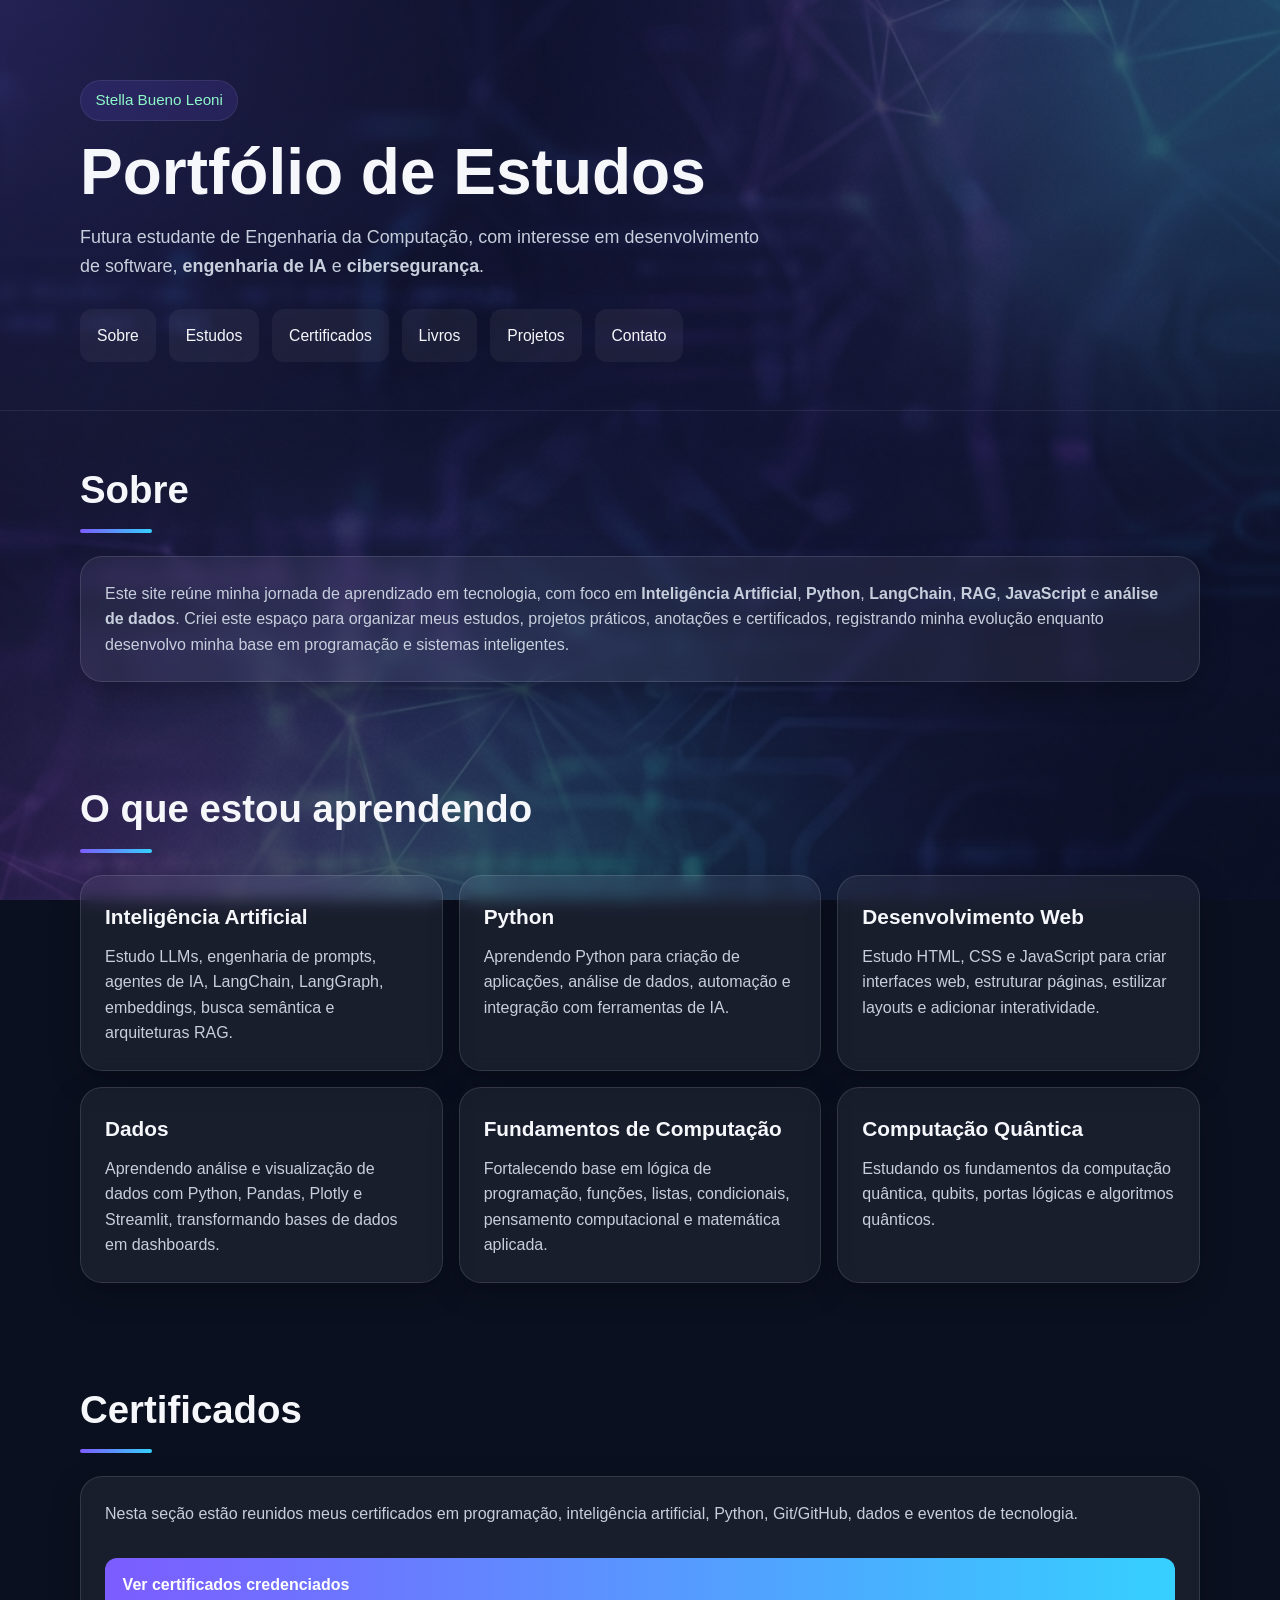
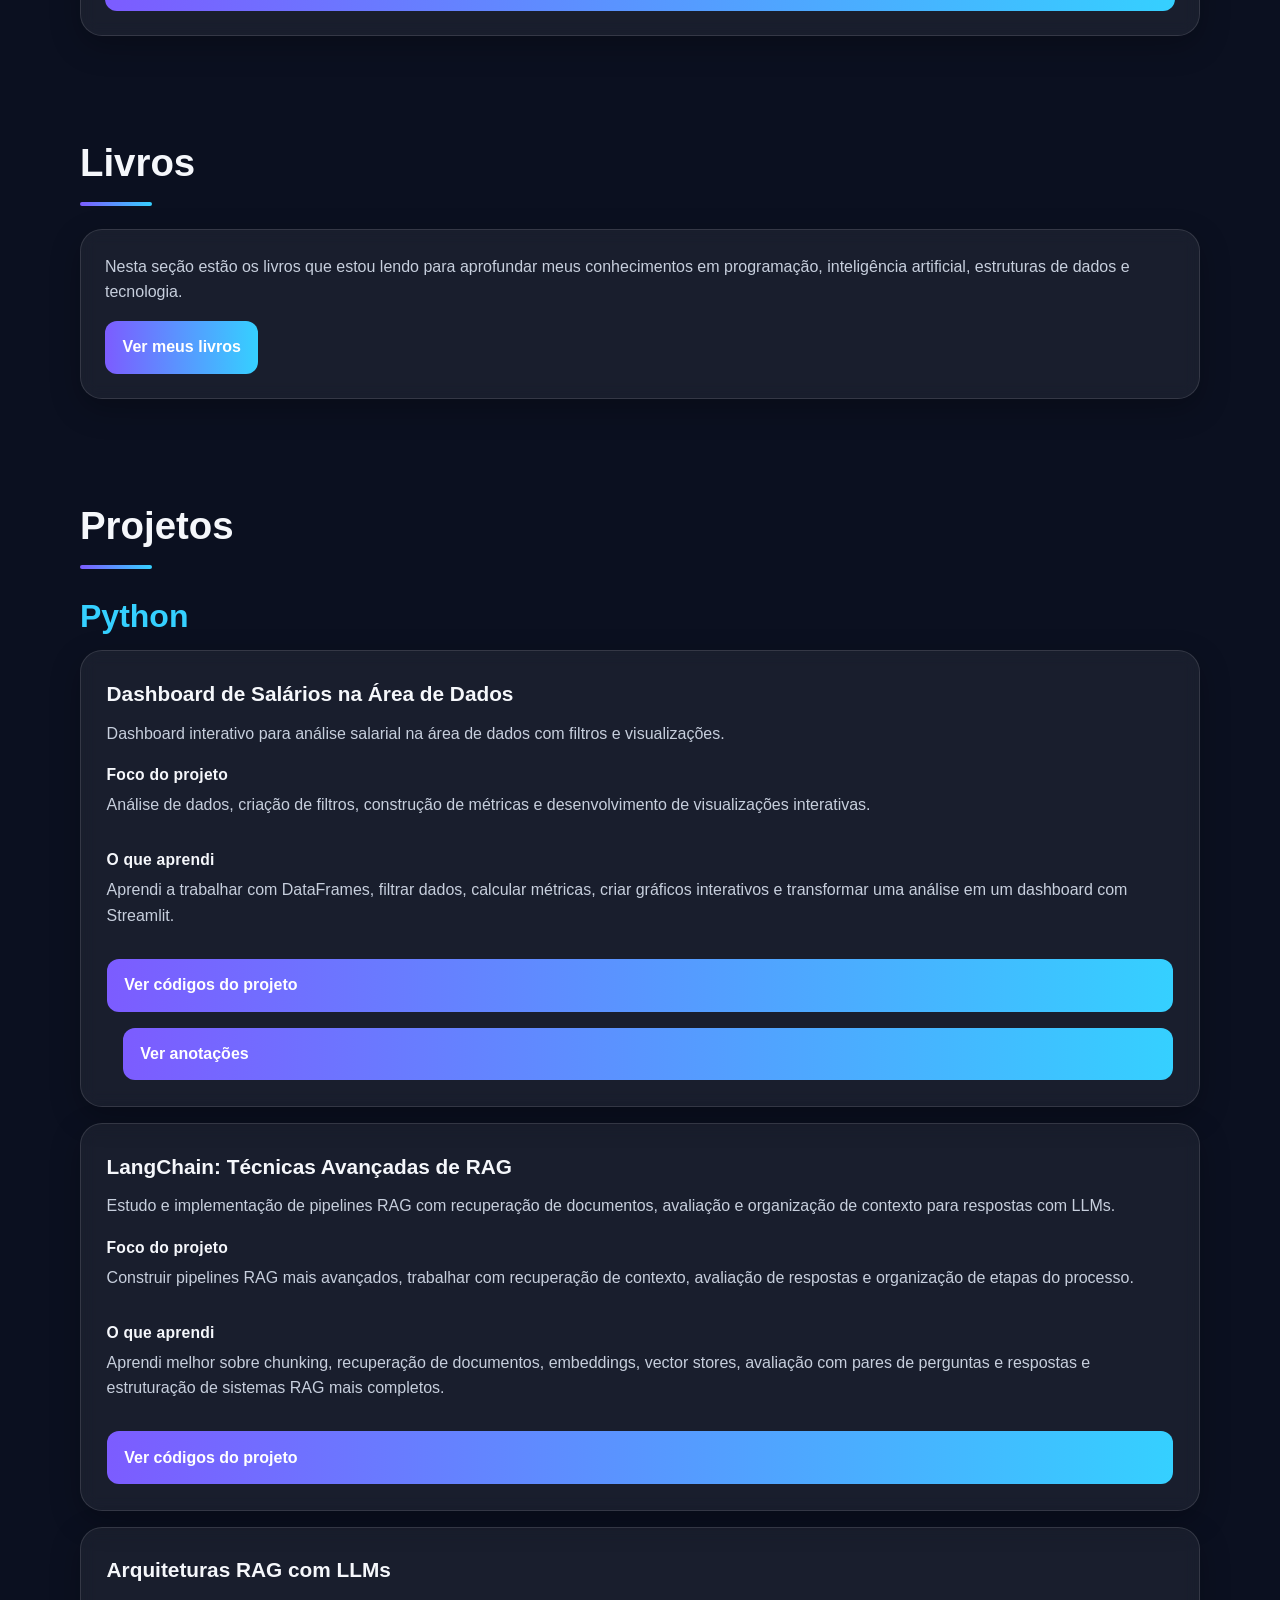
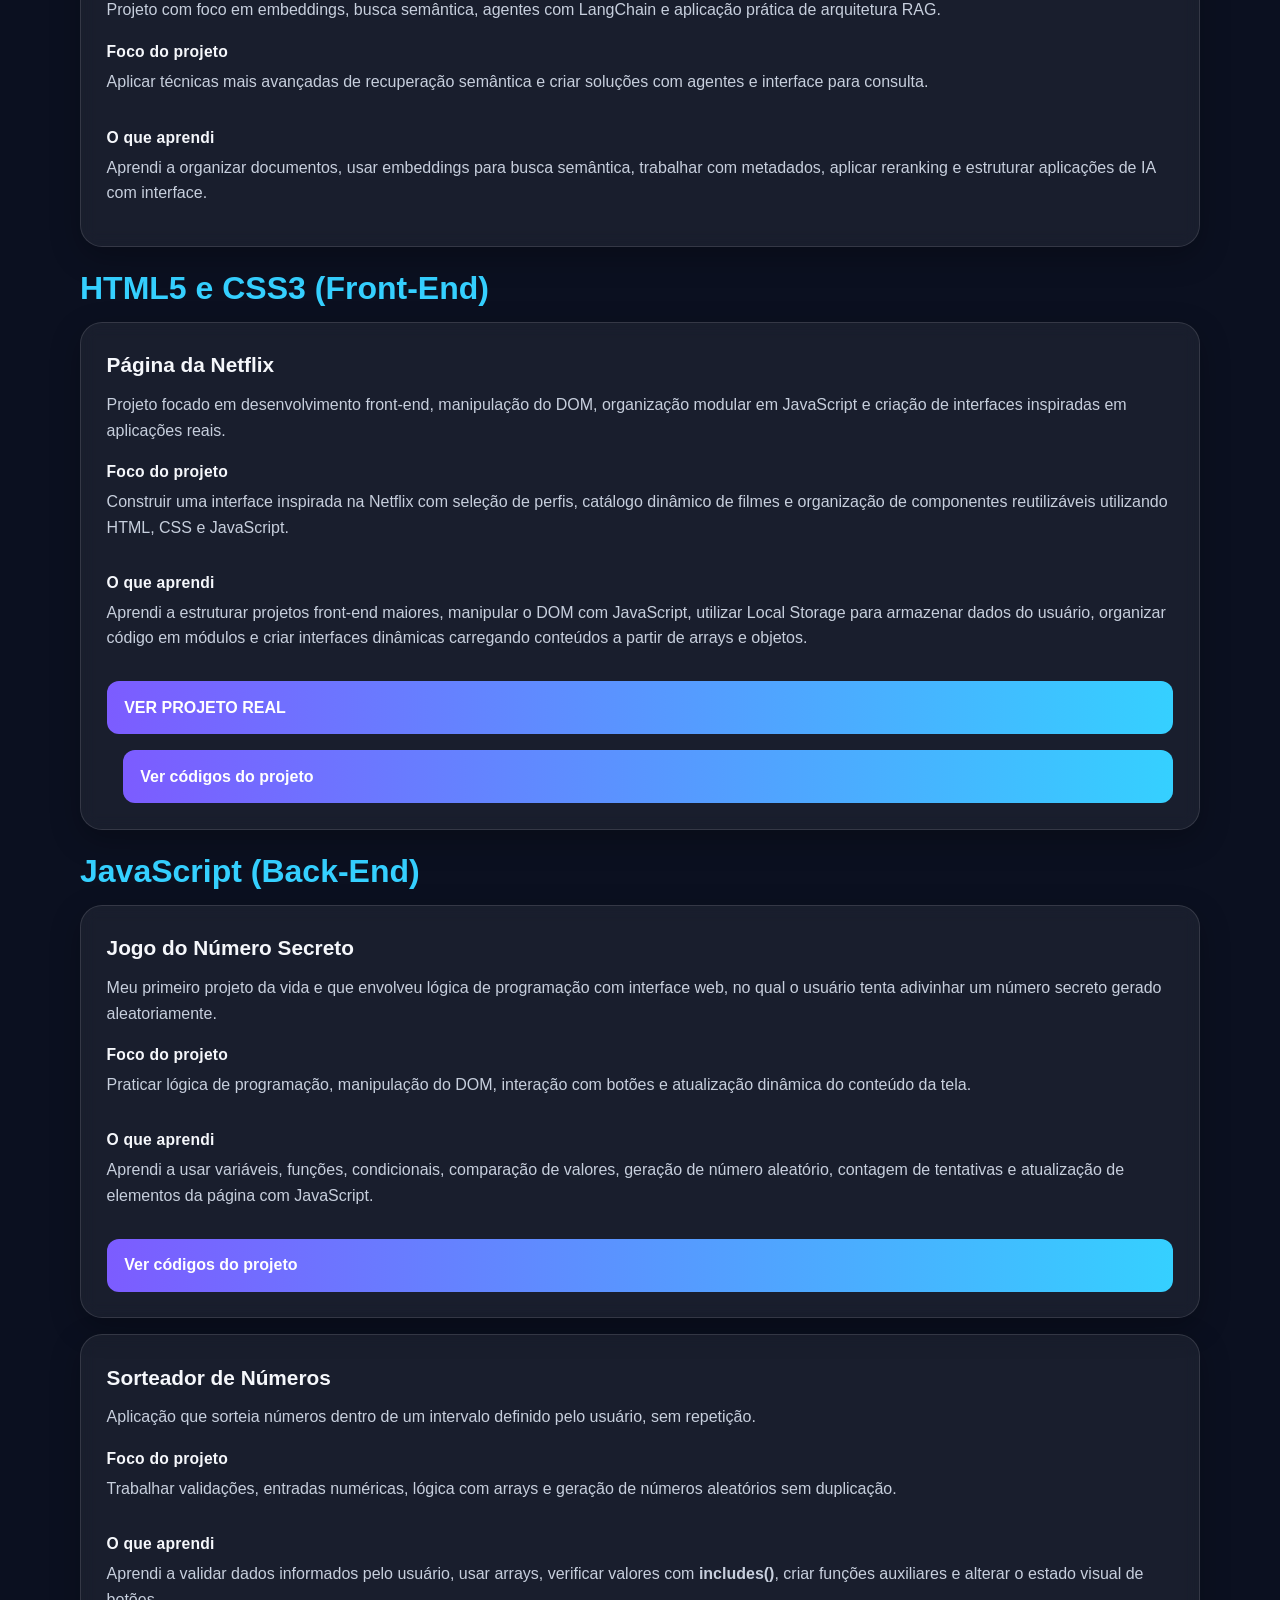
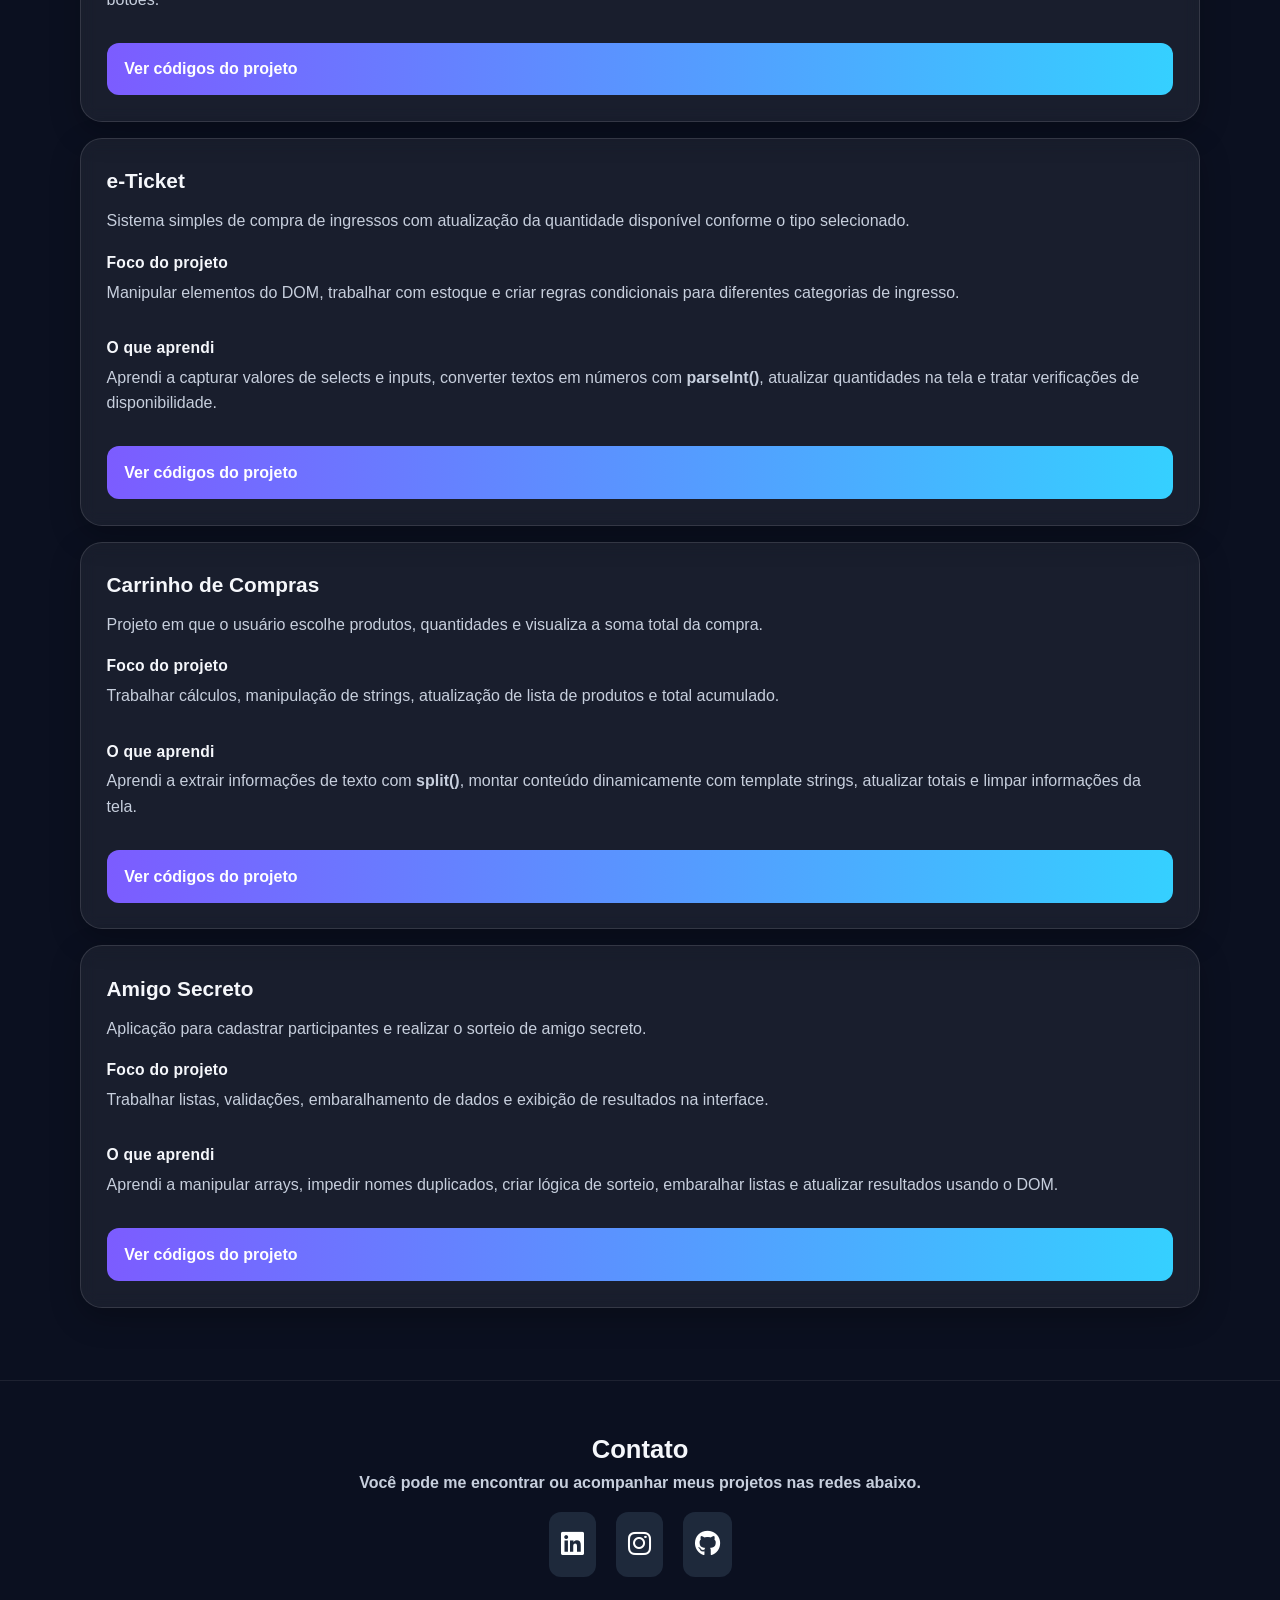
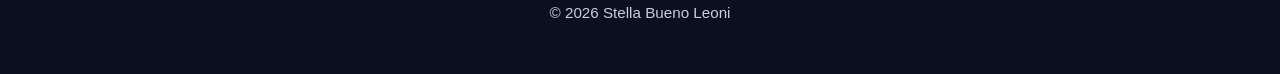
==== index.html @ 2f043702 "Add files via upload" ====
<!DOCTYPE html>
<html lang="pt-BR">

<head>
  <meta charset="UTF-8" />
  <meta name="viewport" content="width=device-width, initial-scale=1.0" />
  <title>Portfólio de Estudos | Stella Bueno Leoni</title>
  <meta name="description"
    content="Portfólio de estudos de Stella Bueno Leoni com projetos, áreas de aprendizado e certificados em programação, dados e inteligência artificial." />
  <link rel="stylesheet" href="style.css" />
  <link rel="stylesheet" href="https://cdnjs.cloudflare.com/ajax/libs/font-awesome/6.5.0/css/all.min.css">
</head>

<body>
  <header class="cabecalho" id="inicio">
    <div class="container">
      <p class="cabecalho__tag">Stella Bueno Leoni</p>
      <h1 class="cabecalho__titulo">Portfólio de Estudos</h1>
      <p class="cabecalho__texto">
        Futura estudante de Engenharia da Computação, com interesse em desenvolvimento de software,
        <strong>engenharia de IA</strong> e <strong>cibersegurança</strong>.
      </p>

      <nav class="menu">
        <a href="#sobre">Sobre</a>
        <a href="#estudos">Estudos</a>
        <a href="#certificados">Certificados</a>
        <a href="#livros">Livros</a>
        <a href="#projetos">Projetos</a>
        <a href="#rodape">Contato</a>

      </nav>
    </div>
  </header>

  <main>
    <section class="secao" id="sobre">
      <div class="container">
        <h2 class="secao__titulo">Sobre</h2>
        <div class="card">
          <p>
            Este site reúne minha jornada de aprendizado em tecnologia, com foco
            em <strong>Inteligência Artificial</strong>,
            <strong>Python</strong>, <strong>LangChain</strong>,
            <strong>RAG</strong>, <strong>JavaScript</strong> e
            <strong>análise de dados</strong>.
            Criei este espaço para organizar meus estudos, projetos práticos, anotações
            e certificados, registrando minha evolução enquanto desenvolvo minha base em
            programação e sistemas inteligentes.
          </p>
          <p>

          </p>
        </div>
      </div>
    </section>

    <section class="secao" id="estudos">
      <div class="container">
        <h2 class="secao__titulo">O que estou aprendendo</h2>

        <div class="grid">
          <article class="card">
            <h3>Inteligência Artificial</h3>
            <p>
              Estudo LLMs, engenharia de prompts, agentes de IA, LangChain,
              LangGraph, embeddings, busca semântica e arquiteturas RAG.
            </p>
          </article>

          <article class="card">
            <h3>Python</h3>
            <p>
              Aprendendo Python para criação de aplicações, análise de dados,
              automação e integração com ferramentas de IA.
            </p>
          </article>

          <article class="card">
            <h3>Desenvolvimento Web</h3>
            <p>
              Estudo HTML, CSS e JavaScript para criar interfaces web,
              estruturar páginas, estilizar layouts e adicionar interatividade.
            </p>
          </article>

          <article class="card">
            <h3>Dados</h3>
            <p>
              Aprendendo análise e visualização de dados com Python, Pandas,
              Plotly e Streamlit, transformando bases de dados em dashboards.
            </p>
          </article>

          <article class="card">
            <h3>Fundamentos de Computação</h3>
            <p>
              Fortalecendo base em lógica de programação, funções, listas,
              condicionais, pensamento computacional e matemática aplicada.
            </p>
          </article>

          <article class="card">
            <h3>Computação Quântica</h3>
            <p>
              Estudando os fundamentos da computação quântica, qubits, portas lógicas e algoritmos quânticos.
            </p>
          </article>
        </div>
      </div>
    </section>
    <section class="secao" id="certificados">
      <div class="container">
        <h2 class="secao__titulo">Certificados</h2>

        <div class="card certificados-resumo">
          <p>
            Nesta seção estão reunidos meus certificados em programação,
            inteligência artificial, Python, Git/GitHub, dados e eventos de tecnologia.
          </p>

          <a class="botao-link" href="certificados.html">Ver certificados credenciados</a>
        </div>
      </div>
    </section>

    <section class="secao" id="livros">
      <div class="container">
        <h2 class="secao__titulo">Livros</h2>

        <div class="card livros-resumo">
          <p>
            Nesta seção estão os livros que estou lendo para aprofundar meus conhecimentos
            em programação, inteligência artificial, estruturas de dados e tecnologia.
          </p>

          <a class="botao-link" href="livros.html">Ver meus livros</a>
        </div>
      </div>
    </section>
  </main>

  <section class="secao" id="projetos">
    <div class="container">
      <h2 class="secao__titulo">Projetos</h2>
      <h2 class="secao__subtitulo">Python</h2>
      <article class="card projeto">
        <h3 class="projeto__titulo">Dashboard de Salários na Área de Dados</h3>
        <p class="projeto__descricao">
          Dashboard interativo para análise salarial na área de dados com
          filtros e visualizações.
        </p>

        <div class="projeto__bloco">
          <h4>Foco do projeto</h4>
          <p>
            Análise de dados, criação de filtros, construção de métricas e
            desenvolvimento de visualizações interativas.
          </p>
        </div>

        <div class="projeto__bloco">
          <h4>O que aprendi</h4>
          <p>
            Aprendi a trabalhar com DataFrames, filtrar dados, calcular
            métricas, criar gráficos interativos e transformar uma análise em
            um dashboard com Streamlit.
          </p>
        </div>
        <a class="botao-link" href="https://github.com/StellaLeoni2008/imersao-dados-python">
          Ver códigos do projeto
        </a>
        <a class="botao-link-anotacoes"
          href="https://docs.google.com/document/d/1WE8HClei7Wm9s3mnbdv24ZKxH42bOSFlO83I2mH3SW0/edit?usp=sharing">
          Ver anotações
        </a>
      </article>

      <article class="card projeto">
        <h3 class="projeto__titulo">LangChain: Técnicas Avançadas de RAG</h3>
        <p class="projeto__descricao">
          Estudo e implementação de pipelines RAG com recuperação de
          documentos, avaliação e organização de contexto para respostas com
          LLMs.
        </p>

        <div class="projeto__bloco">
          <h4>Foco do projeto</h4>
          <p>
            Construir pipelines RAG mais avançados, trabalhar com recuperação
            de contexto, avaliação de respostas e organização de etapas do
            processo.
          </p>
        </div>

        <div class="projeto__bloco">
          <h4>O que aprendi</h4>
          <p>
            Aprendi melhor sobre chunking, recuperação de documentos,
            embeddings, vector stores, avaliação com pares de perguntas e
            respostas e estruturação de sistemas RAG mais completos.
          </p>
        </div>
        <a class="botao-link" href="https://github.com/StellaLeoni2008/tecnicas_rag">
          Ver códigos do projeto
        </a>
      </article>

      <article class="card projeto">
        <h3 class="projeto__titulo">Arquiteturas RAG com LLMs</h3>
        <p class="projeto__descricao">
          Projeto com foco em embeddings, busca semântica, agentes com
          LangChain e aplicação prática de arquitetura RAG.
        </p>

        <div class="projeto__bloco">
          <h4>Foco do projeto</h4>
          <p>
            Aplicar técnicas mais avançadas de recuperação semântica e criar
            soluções com agentes e interface para consulta.
          </p>
        </div>

        <div class="projeto__bloco">
          <h4>O que aprendi</h4>
          <p>
            Aprendi a organizar documentos, usar embeddings para busca
            semântica, trabalhar com metadados, aplicar reranking e estruturar
            aplicações de IA com interface.
          </p>
        </div>
      </article>
    <h2 class="secao__subtitulo">HTML5 e CSS3 (Front-End) </h2>
    <article class="card projeto">
      <h3 class="projeto__titulo">Página da Netflix</h3>
      <p class="projeto__descricao">
        Projeto focado em desenvolvimento front-end, manipulação do DOM, 
        organização modular em JavaScript e criação de interfaces inspiradas em aplicações reais.
      </p>

      <div class="projeto__bloco">
        <h4>Foco do projeto</h4>
        <p>
          Construir uma interface inspirada na Netflix com seleção de perfis, 
          catálogo dinâmico de filmes e organização de componentes reutilizáveis 
          utilizando HTML, CSS e JavaScript.
        </p>
      </div>

      <div class="projeto__bloco">
        <h4>O que aprendi</h4>
        <p>
          Aprendi a estruturar projetos front-end maiores, manipular o DOM com JavaScript, utilizar Local Storage para armazenar dados do usuário,
          organizar código em módulos e criar interfaces dinâmicas carregando
          conteúdos a partir de arrays e objetos.
        </p>
      </div>
      <a class="botao-link" href="https://stellaleoni2008.github.io/paginaNetflix/">
        VER PROJETO REAL
      </a>
      <a class="botao-link-anotacoes"
          href="https://github.com/StellaLeoni2008/paginaNetflix">
          Ver códigos do projeto
        </a>
    </article>
  
    <h2 class="secao__subtitulo">JavaScript (Back-End) </h2>
    <article class="card projeto">
      <h3 class="projeto__titulo">Jogo do Número Secreto</h3>
      <p class="projeto__descricao">
        Meu primeiro projeto da vida e que envolveu lógica de programação com interface web, no qual o
        usuário tenta adivinhar um número secreto gerado aleatoriamente.
      </p>

      <div class="projeto__bloco">
        <h4>Foco do projeto</h4>
        <p>
          Praticar lógica de programação, manipulação do DOM, interação com
          botões e atualização dinâmica do conteúdo da tela.
        </p>
      </div>

      <div class="projeto__bloco">
        <h4>O que aprendi</h4>
        <p>
          Aprendi a usar variáveis, funções, condicionais, comparação de
          valores, geração de número aleatório, contagem de tentativas e
          atualização de elementos da página com JavaScript.
        </p>
      </div>

      <a class="botao-link" href="https://github.com/StellaLeoni2008/jogo-dos-numeros-secretos">
        Ver códigos do projeto
      </a>
    </article>

    <article class="card projeto">
      <h3 class="projeto__titulo">Sorteador de Números</h3>
      <p class="projeto__descricao">
        Aplicação que sorteia números dentro de um intervalo definido pelo
        usuário, sem repetição.
      </p>
      <div class="projeto__bloco">
        <h4>Foco do projeto</h4>
        <p>
          Trabalhar validações, entradas numéricas, lógica com arrays e
          geração de números aleatórios sem duplicação.
        </p>
      </div>

      <div class="projeto__bloco">
        <h4>O que aprendi</h4>
        <p>
          Aprendi a validar dados informados pelo usuário, usar arrays,
          verificar valores com <strong>includes()</strong>, criar funções
          auxiliares e alterar o estado visual de botões.
        </p>
      </div>
      <a class="botao-link" href="https://github.com/StellaLeoni2008/sorteador-de-numeros">
        Ver códigos do projeto
      </a>
    </article>

    <article class="card projeto">
      <h3 class="projeto__titulo">e-Ticket</h3>
      <p class="projeto__descricao">
        Sistema simples de compra de ingressos com atualização da
        quantidade disponível conforme o tipo selecionado.
      </p>

      <div class="projeto__bloco">
        <h4>Foco do projeto</h4>
        <p>
          Manipular elementos do DOM, trabalhar com estoque e criar regras
          condicionais para diferentes categorias de ingresso.
        </p>
      </div>

      <div class="projeto__bloco">
        <h4>O que aprendi</h4>
        <p>
          Aprendi a capturar valores de selects e inputs, converter textos
          em números com <strong>parseInt()</strong>, atualizar quantidades
          na tela e tratar verificações de disponibilidade.
        </p>
      </div>
      <a class="botao-link" href="https://github.com/StellaLeoni2008/compra-de-ingressos">
        Ver códigos do projeto
      </a>
    </article>

    <article class="card projeto">
      <h3 class="projeto__titulo">Carrinho de Compras</h3>
      <p class="projeto__descricao">
        Projeto em que o usuário escolhe produtos, quantidades e visualiza
        a soma total da compra.
      </p>

      <div class="projeto__bloco">
        <h4>Foco do projeto</h4>
        <p>
          Trabalhar cálculos, manipulação de strings, atualização de lista
          de produtos e total acumulado.
        </p>
      </div>

      <div class="projeto__bloco">
        <h4>O que aprendi</h4>
        <p>
          Aprendi a extrair informações de texto com
          <strong>split()</strong>, montar conteúdo dinamicamente com
          template strings, atualizar totais e limpar informações da tela.
        </p>
      </div>
      <a class="botao-link" href="https://github.com/StellaLeoni2008/carrinho-de-compras">
        Ver códigos do projeto
      </a>
    </article>

    <article class="card projeto">
      <h3 class="projeto__titulo">Amigo Secreto</h3>
      <p class="projeto__descricao">
        Aplicação para cadastrar participantes e realizar o sorteio de amigo
        secreto.
      </p>

      <div class="projeto__bloco">
        <h4>Foco do projeto</h4>
        <p>
          Trabalhar listas, validações, embaralhamento de dados e exibição
          de resultados na interface.
        </p>
      </div>

      <div class="projeto__bloco">
        <h4>O que aprendi</h4>
        <p>
          Aprendi a manipular arrays, impedir nomes duplicados, criar lógica
          de sorteio, embaralhar listas e atualizar resultados usando o DOM.
        </p>
      </div>
      <a class="botao-link" href="https://github.com/StellaLeoni2008/amigo-secreto">
        Ver códigos do projeto
      </a>
    </article>
  </div>
  </section>

  <footer class="rodape" id="rodape">
    <div class="container rodape__conteudo">

      <h3 class="rodape__titulo">Contato</h3>
      <h4 class="rodape__subtitulo">Você pode me encontrar ou acompanhar meus projetos nas redes abaixo.</h4>

      <div class="rodape__links">

        <a href="https://www.linkedin.com/in/stellableoni/" target="_blank" class="rodape__icone">
          <i class="fa-brands fa-linkedin"></i>
        </a>

        <a href="https://www.instagram.com/stellableoni/" target="_blank" class="rodape__icone">
          <i class="fa-brands fa-instagram"></i>
        </a>

        <a href="https://github.com/StellaLeoni2008" target="_blank" class="rodape__icone">
          <i class="fa-brands fa-github"></i>
        </a>

      </div>

      <p class="rodape__copyright">
        © 2026 Stella Bueno Leoni
      </p>

    </div>
  </footer>
</body>

</html>
---- style.css ----
/* Reset básico */
* {
  margin: 0;
  padding: 0;
  box-sizing: border-box;
}

/* Variáveis */
:root {
  --bg: #0b1020;
  --bg-sec: #11182d;
  --card: rgba(255, 255, 255, 0.06);
  --card-border: rgba(255, 255, 255, 0.12);
  --text: #f5f7fb;
  --text-soft: #c7cfdd;
  --primary: #7c5cff;
  --secondary: #35d0ff;
  --highlight: #8ef7c8;
  --shadow: 0 10px 30px rgba(0, 0, 0, 0.25);
  --radius: 22px;
  --max-width: 1120px;
}


/* Corpo */
body {
  font-family: Arial, Helvetica, sans-serif;
  background-color: #0b1020;
  background-image:
    linear-gradient(rgba(11, 16, 32, 0.65), rgba(13, 19, 38, 0.65)),
    url('assets/Gemini_Generated_Image_daf4qndaf4qndaf4.png');
  background-size: cover;
  background-position: center;
  background-attachment: fixed;
  color: var(--text);
  line-height: 1.6;
  min-height: 100vh;
  position: relative;
}

body::before {
  content: "";
  position: fixed;
  inset: 0;
  pointer-events: none;
  z-index: -1;
  background:
    radial-gradient(circle at top left, rgba(124, 92, 255, 0.22), transparent 35%),
    radial-gradient(circle at top right, rgba(53, 208, 255, 0.18), transparent 32%),
    radial-gradient(circle at 70% 80%, rgba(0, 0, 0, 0.25), transparent 45%);
  mix-blend-mode: screen;
}

/* Container */
.container {
  width: min(92%, var(--max-width));
  margin: 0 auto;
}

/* Cabeçalho */
.cabecalho {
  padding: 4rem 0 2.5rem;
  border-bottom: 1px solid rgba(255, 255, 255, 0.08);
}

.cabecalho__tag {
  display: inline-block;
  background: rgba(124, 92, 255, 0.14);
  color: var(--highlight);
  padding: 0.45rem 0.9rem;
  border-radius: 999px;
  font-size: 0.95rem;
  margin-bottom: 1rem;
  border: 1px solid rgba(255, 255, 255, 0.08);
}

.cabecalho__titulo {
  font-size: clamp(2.1rem, 5vw, 4rem);
  line-height: 1.1;
  margin-bottom: 1rem;
}

.cabecalho__texto {
  max-width: 700px;
  color: var(--text-soft);
  font-size: 1.05rem;
  margin-bottom: 1.8rem;
}

/* Menu */
.menu {
  display: flex;
  flex-wrap: wrap;
  gap: 0.8rem;
}

.menu a {
  text-decoration: none;
  color: var(--text);
  padding: 0.8rem 1rem;
  border-radius: 12px;
  background: rgba(255, 255, 255, 0.05);
  border: 1px solid transparent;
  transition: 0.25s ease;
  font-size: 0.98rem;
}

.menu a:hover {
  border-color: rgba(255, 255, 255, 0.12);
  background: rgba(124, 92, 255, 0.12);
  transform: translateY(-1px);
}

/* Seções */
.secao {
  padding: 2.5rem 0;
}

.secao__titulo {
  font-size: clamp(1.6rem, 3vw, 2.4rem);
  margin-bottom: 1.4rem;
  position: relative;
}

.secao__titulo::after {
  content: "";
  display: block;
  width: 72px;
  height: 4px;
  border-radius: 99px;
  margin-top: 0.55rem;
  background: linear-gradient(90deg, var(--primary), var(--secondary));

}

.secao__subtitulo {
  font-size: 2rem;
  margin-bottom: 0.5rem;
  color: var(--secondary);
}

/* Grid */
.grid {
  display: grid;
  grid-template-columns: 1fr;
  gap: 1rem;
}

/* Cards */
.card {
  background: var(--card);
  border: 1px solid var(--card-border);
  border-radius: var(--radius);
  padding: 1.3rem;
  box-shadow: var(--shadow);
  backdrop-filter: blur(8px);
}

.card p {
  color: var(--text-soft);
}

.card h3 {
  font-size: 1.3rem;
  margin-bottom: 0.65rem;
  color: var(--text, --shadow);
}
/* Projetos */
.projeto {
  margin-bottom: 1rem;
}

.projeto__titulo {
  font-size: 1.3rem;
  margin-bottom: 0.6rem;
}

.projeto__descricao {
  margin-bottom: 1rem;
  color: var(--text-soft);
}

.projeto__bloco + .projeto__bloco {
  margin-top: 0.95rem;
}

.projeto__bloco h4 {
  font-size: 0.98rem;
  color: var(--texts);
  margin-bottom: 0.3rem;
  letter-spacing: 0.2px;
}
.projeto__bloco p {
  color: var(--text-soft);
}

/* Livros */
.grid-livros {
  display: grid;
  grid-template-columns: repeat(auto-fit, minmax(220px, 1fr));
  gap: 1.5rem;
}

.livro {
  position: relative;
  overflow: hidden;
  border-radius: var(--radius);
  height: 450px;
  cursor: pointer;
}

.livro__imagem {
  width: 100%;
  height: 100%;
  object-fit: cover;
  display: block;
  transition: transform 0.4s ease;
}

.livro__overlay {
  position: absolute;
  inset: 0;
  background: linear-gradient(135deg, rgba(124, 92, 255, 0.95), rgba(53, 208, 255, 0.95));
  display: flex;
  align-items: center;
  justify-content: center;
  padding: 1.3rem;;
  opacity: 0;
  transition: opacity 0.4s ease;
  backdrop-filter: blur(4px);
}

.livro:hover .livro__overlay {
  opacity: 1;
}

.livro:hover .livro__imagem {
  transform: scale(1.1);
}

.livro__texto {
  color: white;
  text-align: center;
  font-size: 1rem;
  line-height: 1.5;
  font-weight: 500;
}

/* Responsividade para celular */
@media (max-width: 768px) {
  .grid-livros {
    grid-template-columns: repeat(2, 1fr);
    gap: 1rem;
  }

  .livro {
    height: 300px;
  }

  .livro__overlay {
    padding: 1rem;
  }

  .livro__texto {
    font-size: 0.9rem;
  }
}

@media (max-width: 480px) {
  .grid-livros {
    grid-template-columns: 1fr;
    gap: 1rem;
  }

  .livro {
    height: 280px;
  }

  .livro__texto {
    font-size: 0.85rem;
  }
}
/* Projetos: alinhamento Python e JavaScript */
#projetos .container {
  display: grid;
  grid-template-columns: 1fr;
  gap: 1rem;
}

#projetos .container > h2.secao__titulo,
#projetos .container > h2.secao__subtitulo {
  grid-column: 1 / -1;
}

#projetos .card.projeto {
  display: flex;
  flex-direction: column;
  justify-content: space-between;
  min-height: 320px;
}

#projetos .projeto__bloco {
  margin-bottom: 0.9rem;
}

@media (min-width: 900px) {
  #projetos .container {
    grid-template-columns: repeat(2, minmax(0, 1fr));
  }
}

/* Listas */
.lista {
  list-style: none;
}

.lista li {
  color: var(--text-soft);
  padding-left: 1rem;
  position: relative;
  margin-bottom: 0.65rem;
}

.lista li::before {
  content: "•";
  position: absolute;
  left: 0;
  color: var(--highlight);
}

/* Rodapé */
.rodape {
  padding: 3rem 0 3rem;
  border-top: 1px solid rgba(255, 255, 255, 0.08);
  margin-top: 0.5rem;
  text-align: center;
}

.rodape p {
  color: var(--text-soft);
  text-align: center;
  font-size: 0.95rem;
}


.rodape__titulo {
  font-size: 1.6rem;
  margin-bottom: 0.05rem;
}
.rodape__subtitulo {
  font-size: 1rem;
  color: var(--text-soft);
  margin-bottom: 0.7rem;
}

.rodape__copyright {
  font-size: 0.9rem;
  color: var(--text-soft);
  margin-top: 1.5rem;
}

.rodape__texto {
  color: #cbd5f5;
  margin-top: 1rem;
  margin-bottom: 1.5rem;
}

.rodape__links {
  display: flex;
  justify-content: center;
  gap: 20px;
  margin-top: 1rem;
}

.rodape__icone {
  font-size: 26px;
  color: white;
  background: #1e293b;
  padding: 12px;
  border-radius: 12px;
  transition: 0.3s;
}

.rodape__icone:hover {
  background: #6366f1;
  transform: translateY(-3px);
}


/* Melhorias para telas médias */
@media (min-width: 700px) {
  .grid {
    grid-template-columns: repeat(2, 1fr);
  }

  .card {
    padding: 1.5rem;
  }

  .secao {
    padding: 3rem 0;
  }
}

/* Melhorias para desktop */
@media (min-width: 980px) {
  .grid {
    grid-template-columns: repeat(3, 1fr);
  }

  #projetos .container {
    display: block;
  }

  .projeto {
    padding: 1.6rem;
  }

  .cabecalho {
    padding-top: 5rem;
    padding-bottom: 3rem;
  }

  .cabecalho__texto {
    font-size: 1.12rem;
  }
}

/* Ajustes extras para celular */
@media (max-width: 520px) {
  .cabecalho {
    padding-top: 2.5rem;
  }
  
  .menu {
    padding: 0.5rem 0.8rem;
    gap: 0.5rem;
    justify-content:left;
  }

  .card {
    padding: 1.1rem;
    border-radius: 18px;
  }

  .projeto__titulo {
    font-size: 5rem;
  }
  .secao__subtitulo {
    font-size: 1.5rem;
  }

  .projeto__bloco h4 {
    font-size: 0.95rem;
  }

  .cabecalho__texto,
  .card p,
  .projeto__descricao,
  .projeto__bloco p,
  .lista li {
    font-size: 0.97rem;
  } 


  .rodape__titulo {
  font-size: 1.2rem;
  margin-bottom: 0.05rem;
  }
  .rodape__subtitulo {
  font-size: 0.9rem;
  color: var(--text-soft);
  margin-bottom: 0.7rem;
  } 
  .rodape__icone {
  font-size: 18px;
  color: white;
  background: #1e293b;
  padding: 12px;
  border-radius: 12px;
  transition: 0.3s;
  }
  .rodape__copyright {
  font-size: 0.3rem;
  color: var(--text-soft);
  margin-top: 1.5rem;
  }

}

.botao-link {
  display: inline-block;
  margin-top: 1rem;
  padding: 0.85rem 1.1rem;
  border-radius: 12px;
  text-decoration: none;
  color: #ffffff;
  background: linear-gradient(90deg, var(--primary), var(--secondary));
  font-weight: 700;
  transition: 0.25s ease;
}

.botao-link:hover {
  transform: translateY(-2px);
  opacity: 0.95;
}

.botao-link-anotacoes {
  display: inline-block;
  margin-top: 1rem;
  margin-left: 1rem;
  padding: 0.85rem 1.1rem;
  border-radius: 12px;
  text-decoration: none;
  color: #ffffff;
  background: linear-gradient(90deg, var(--primary), var(--secondary));
  font-weight: 700;
  transition: 0.25s ease;
}

.botao-link-anotacoes:hover {
  transform: translateY(-2px);
  opacity: 0.95;
}

.link-pdf {
  color: var(--text);
  text-decoration: none;
  border-bottom: 1px solid rgba(255,255,255,0.18);
  transition: 0.2s ease;
}

.link-pdf:hover {
  color: var(--highlight);
  border-bottom-color: var(--highlight);
}

.certificados-resumo {
  display: flex;
  flex-direction: column;
  gap: 1rem;
}
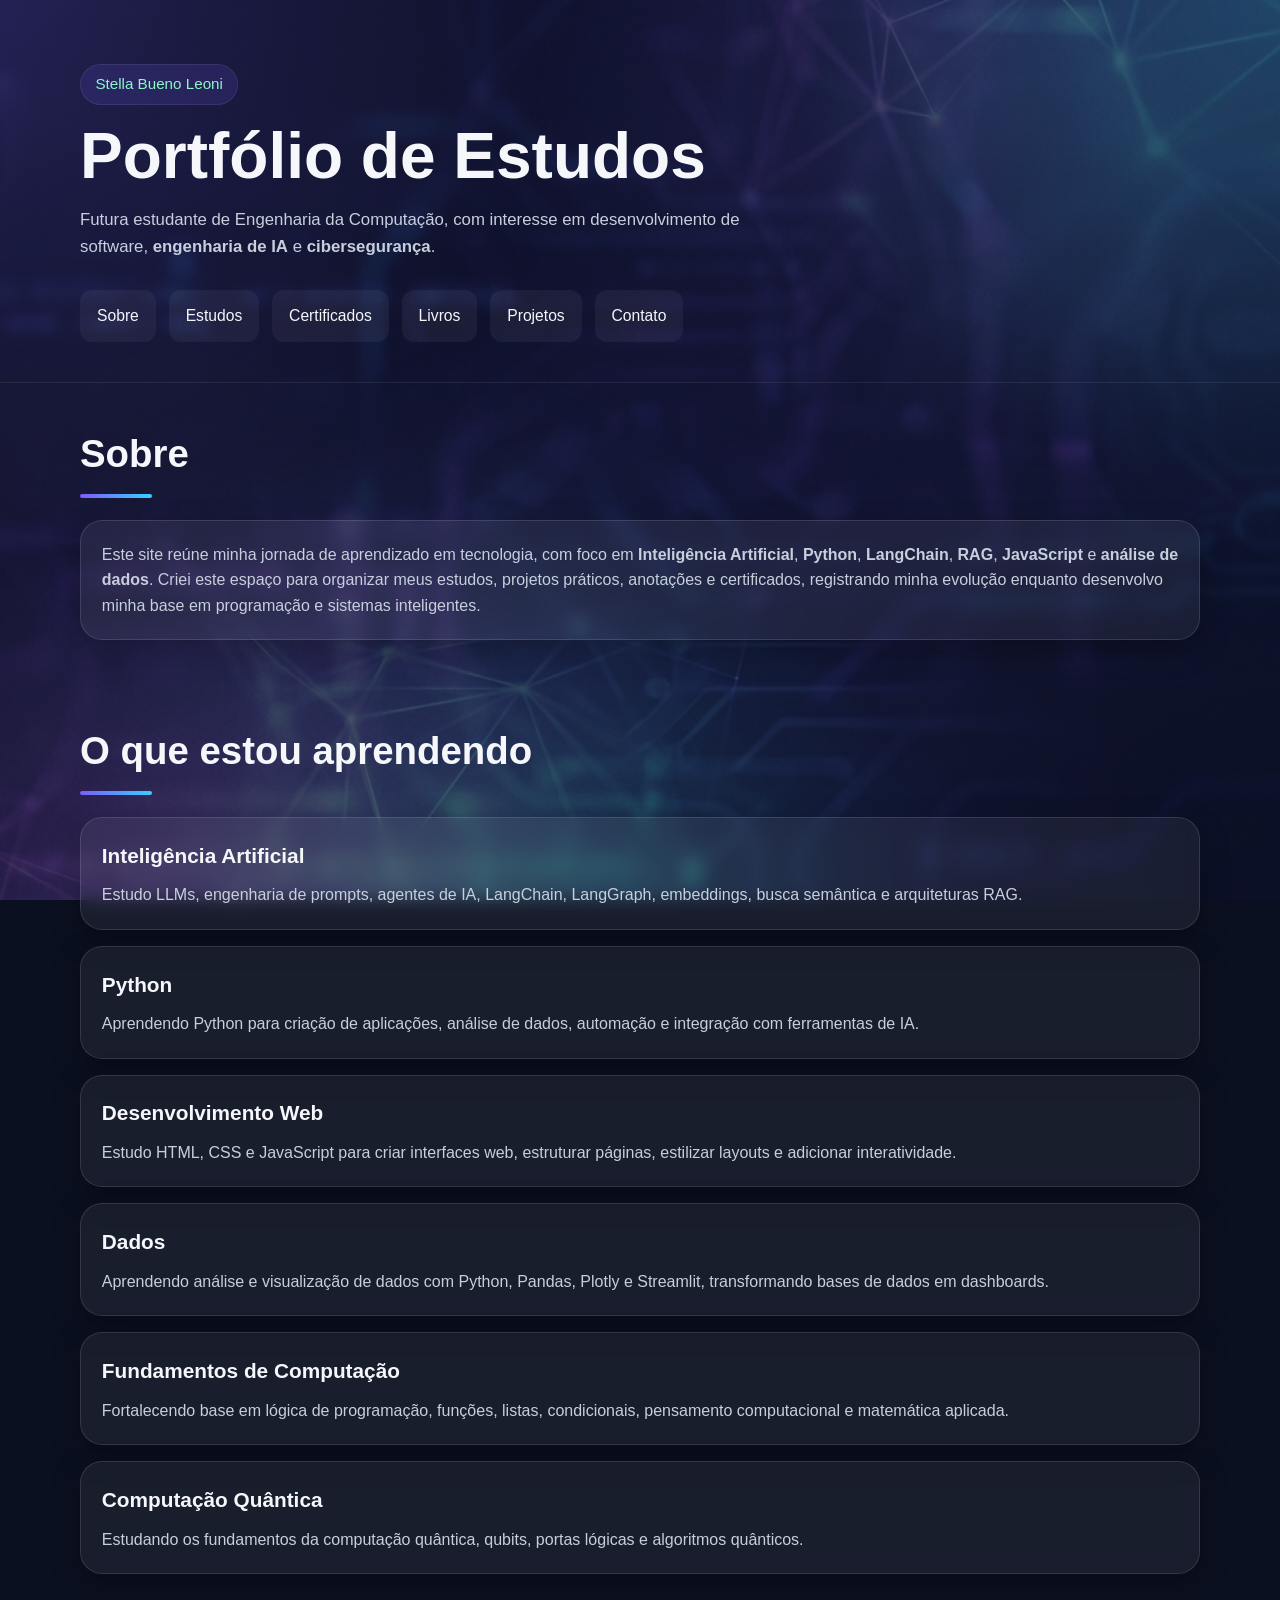
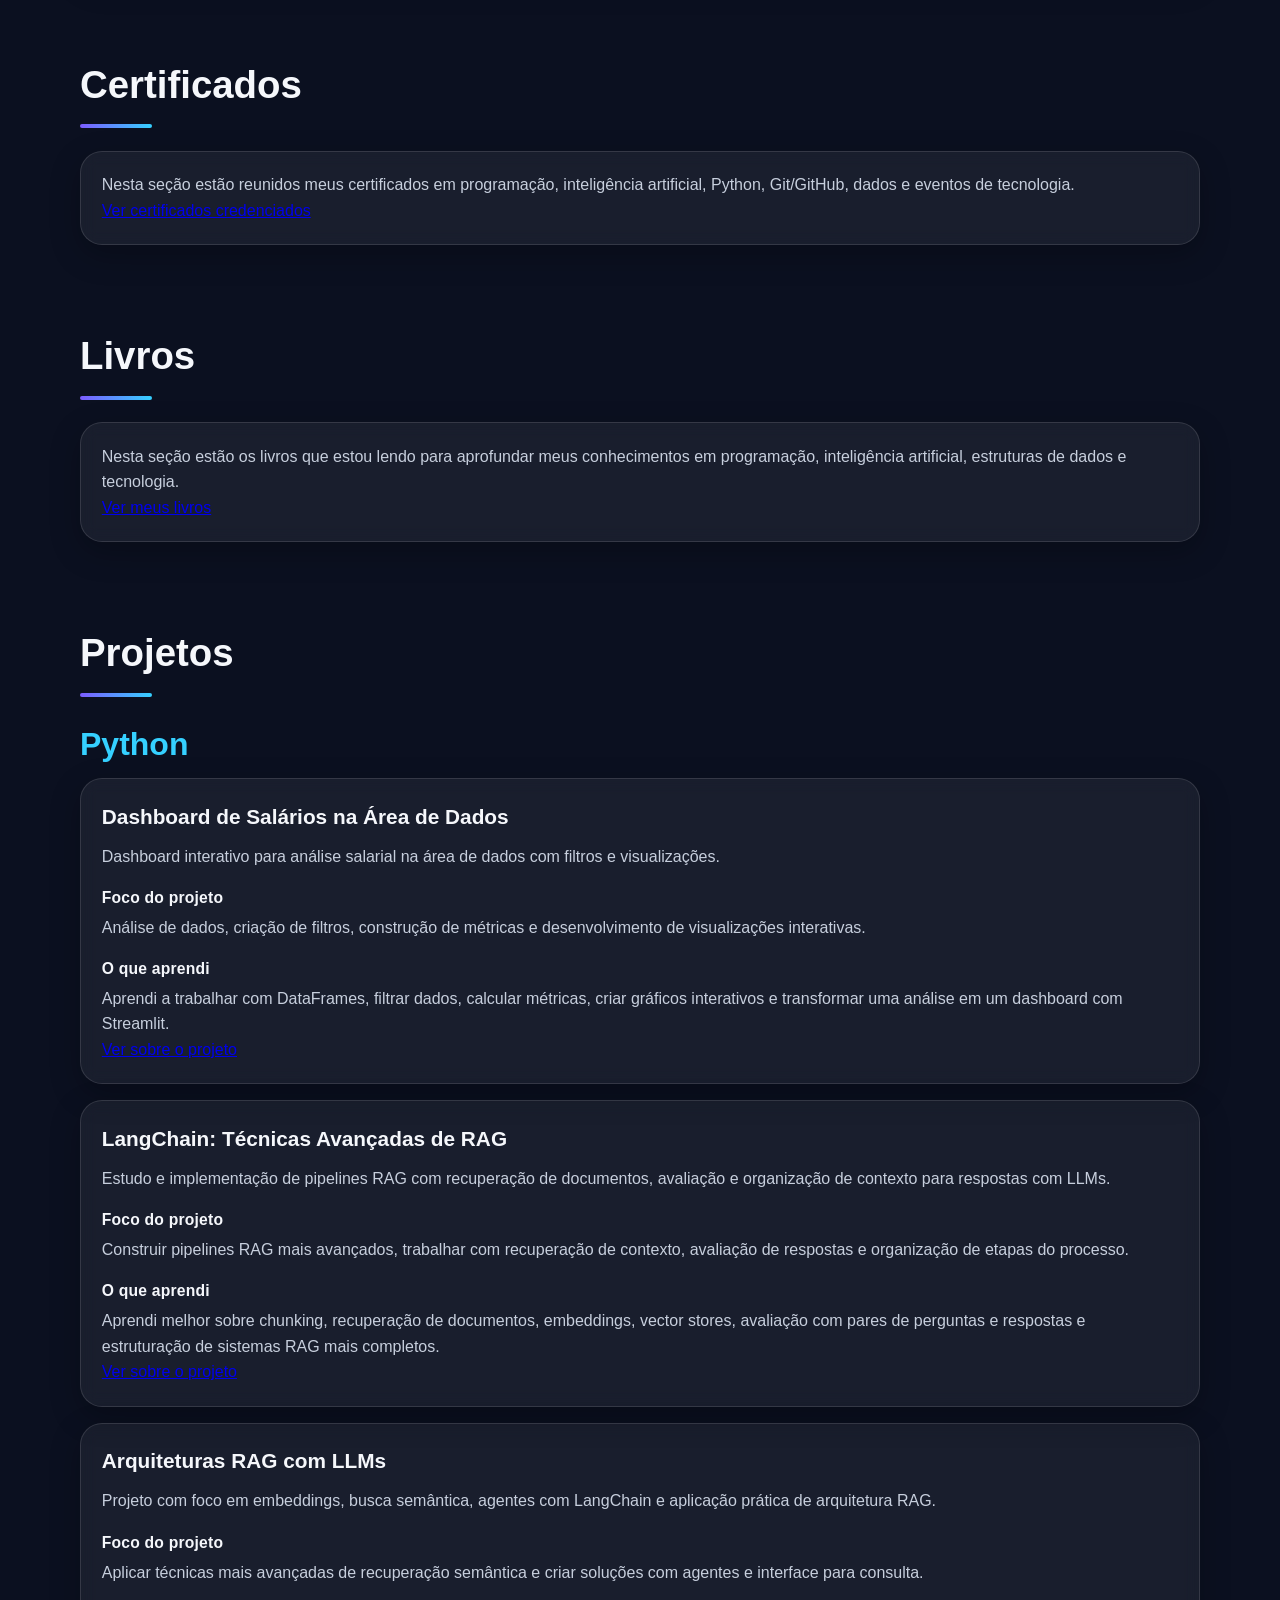
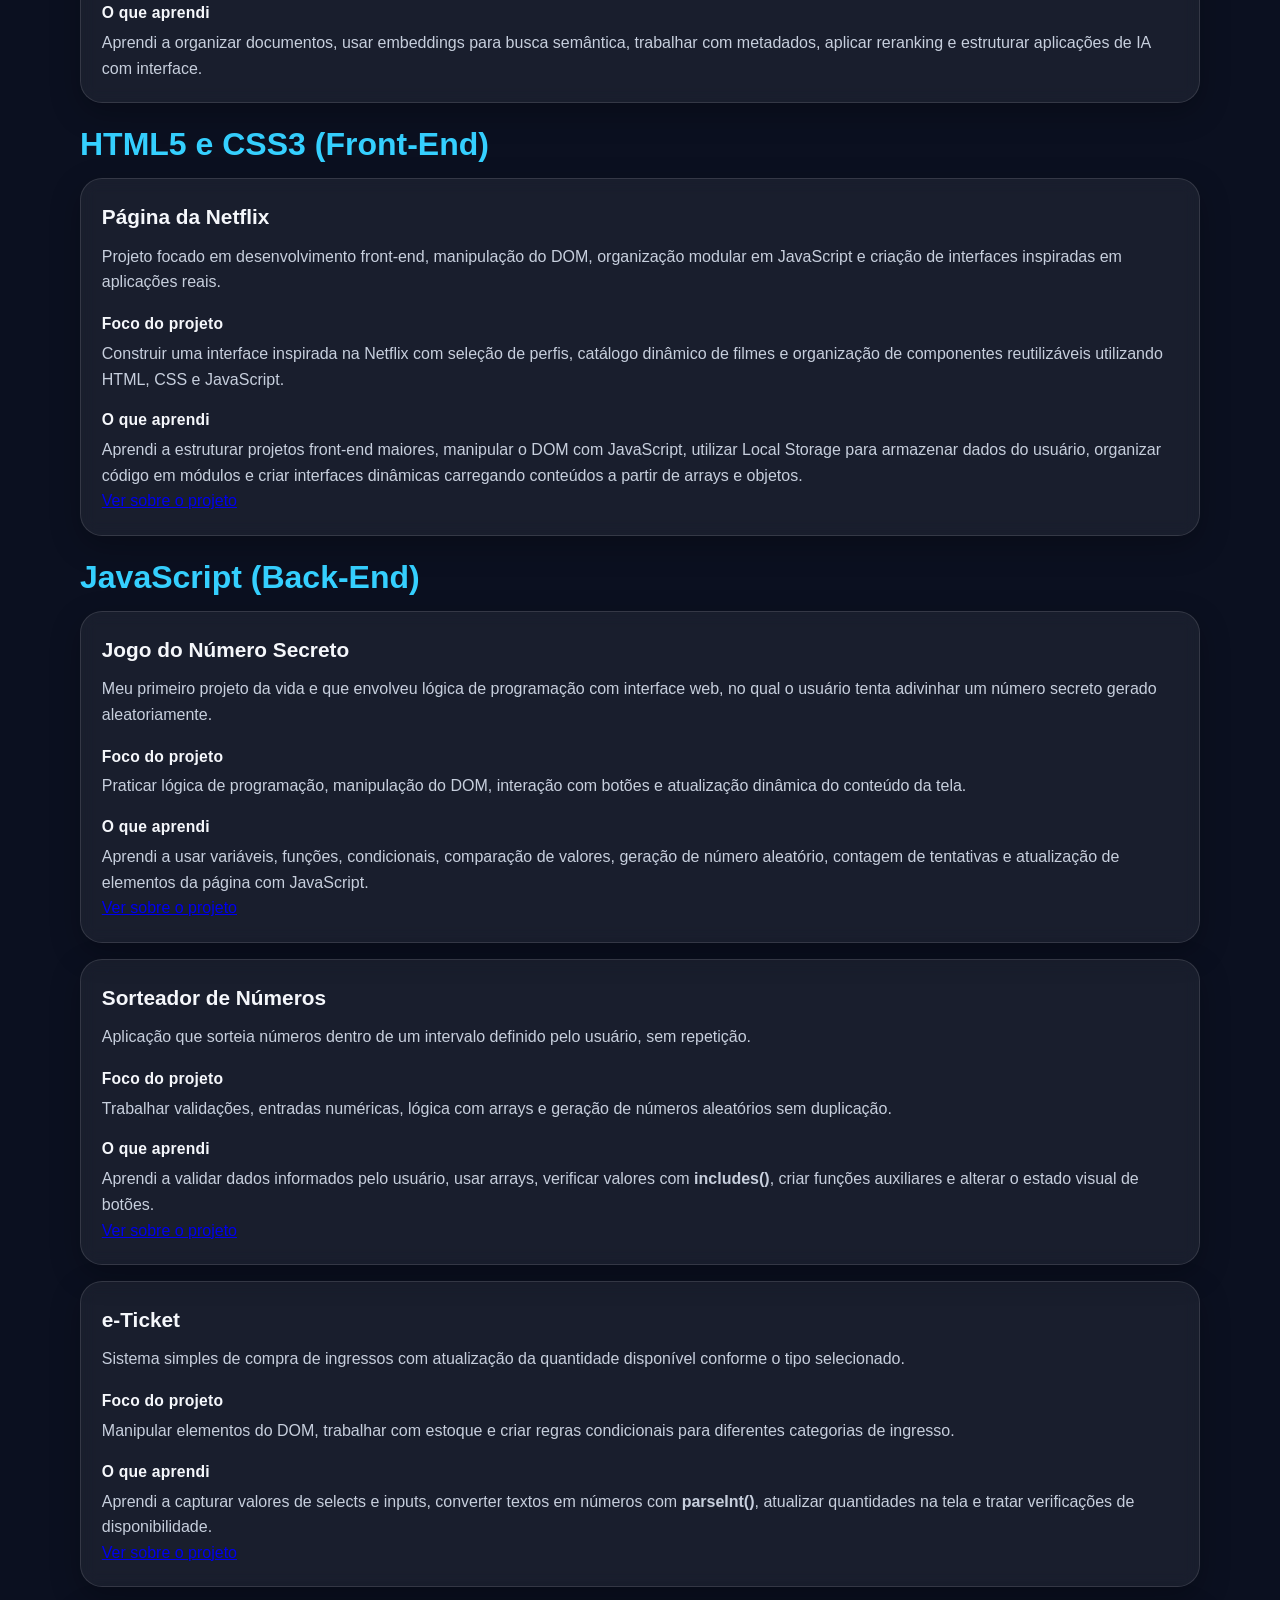
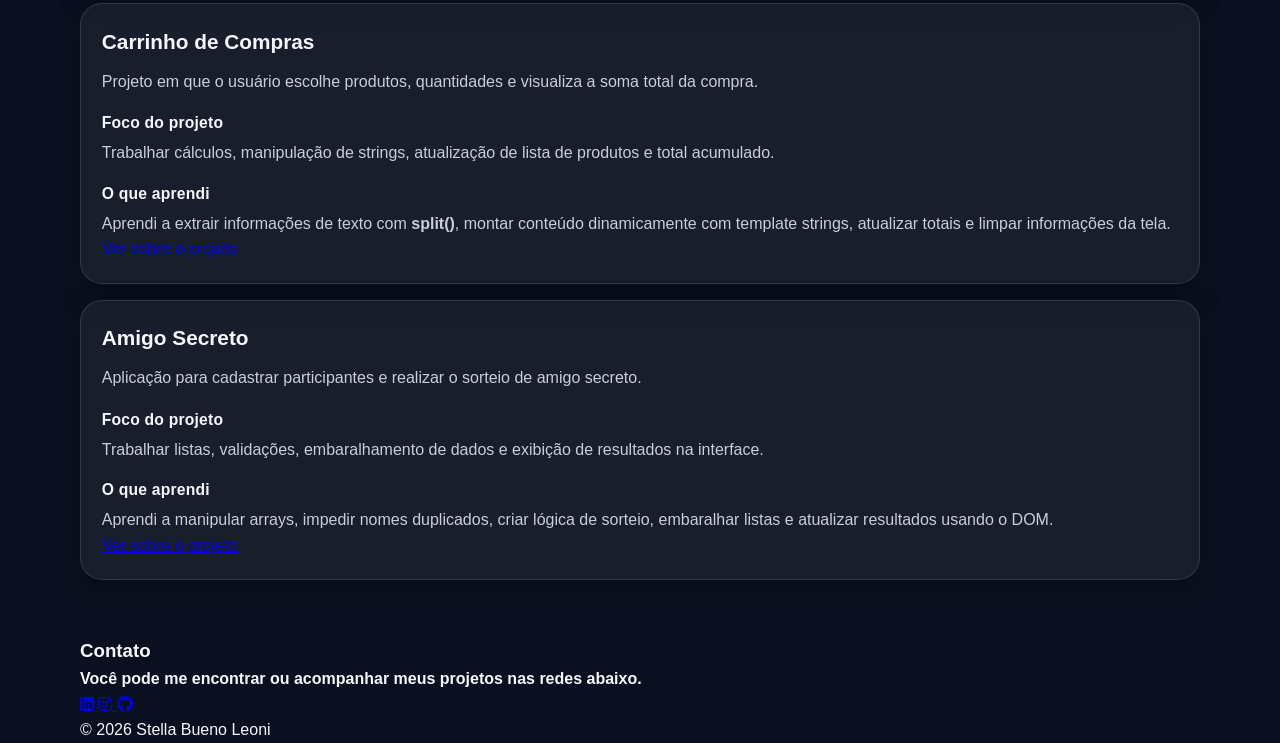
==== commit 3405152e: "Update project links to new HTML pages" ====
--- a/index.html
+++ b/index.html
@@ -133,7 +133,6 @@
             Nesta seção estão os livros que estou lendo para aprofundar meus conhecimentos
             em programação, inteligência artificial, estruturas de dados e tecnologia.
           </p>
-
           <a class="botao-link" href="livros.html">Ver meus livros</a>
         </div>
       </div>
@@ -167,12 +166,8 @@
             um dashboard com Streamlit.
           </p>
         </div>
-        <a class="botao-link" href="https://github.com/StellaLeoni2008/imersao-dados-python">
-          Ver códigos do projeto
-        </a>
-        <a class="botao-link-anotacoes"
-          href="https://docs.google.com/document/d/1WE8HClei7Wm9s3mnbdv24ZKxH42bOSFlO83I2mH3SW0/edit?usp=sharing">
-          Ver anotações
+        <a class="botao-link" href="dashboard.html">
+          Ver sobre o projeto
         </a>
       </article>
 
@@ -201,8 +196,8 @@
             respostas e estruturação de sistemas RAG mais completos.
           </p>
         </div>
-        <a class="botao-link" href="https://github.com/StellaLeoni2008/tecnicas_rag">
-          Ver códigos do projeto
+        <a class="botao-link" href="tecnicas-rag.html">
+          Ver sobre o projeto
         </a>
       </article>
 
@@ -255,12 +250,9 @@
           conteúdos a partir de arrays e objetos.
         </p>
       </div>
-      <a class="botao-link" href="https://stellaleoni2008.github.io/paginaNetflix/">
-        VER PROJETO REAL
-      </a>
-      <a class="botao-link-anotacoes"
-          href="https://github.com/StellaLeoni2008/paginaNetflix">
-          Ver códigos do projeto
+      <a class="botao-link"
+          href="netflix.html">
+        Ver sobre o projeto
         </a>
     </article>
   
@@ -289,8 +281,8 @@
         </p>
       </div>
 
-      <a class="botao-link" href="https://github.com/StellaLeoni2008/jogo-dos-numeros-secretos">
-        Ver códigos do projeto
+      <a class="botao-link" href="jogo-do-numero-secreto.html">
+        Ver sobre o projeto
       </a>
     </article>
 
@@ -316,8 +308,8 @@
           auxiliares e alterar o estado visual de botões.
         </p>
       </div>
-      <a class="botao-link" href="https://github.com/StellaLeoni2008/sorteador-de-numeros">
-        Ver códigos do projeto
+      <a class="botao-link" href="sorteador-de-numeros.html">
+        Ver sobre o projeto
       </a>
     </article>
 
@@ -344,8 +336,8 @@
           na tela e tratar verificações de disponibilidade.
         </p>
       </div>
-      <a class="botao-link" href="https://github.com/StellaLeoni2008/compra-de-ingressos">
-        Ver códigos do projeto
+      <a class="botao-link" href="compra-de-ingressos.html">
+        Ver sobre o projeto
       </a>
     </article>
 
@@ -372,8 +364,8 @@
           template strings, atualizar totais e limpar informações da tela.
         </p>
       </div>
-      <a class="botao-link" href="https://github.com/StellaLeoni2008/carrinho-de-compras">
-        Ver códigos do projeto
+      <a class="botao-link" href="carrinho-de-compras.html">
+        Ver sobre o projeto
       </a>
     </article>
 
@@ -399,8 +391,8 @@
           de sorteio, embaralhar listas e atualizar resultados usando o DOM.
         </p>
       </div>
-      <a class="botao-link" href="https://github.com/StellaLeoni2008/amigo-secreto">
-        Ver códigos do projeto
+      <a class="botao-link" href="amigo-secreto.html">
+        Ver sobre o projeto
       </a>
     </article>
   </div>
@@ -436,4 +428,4 @@
   </footer>
 </body>
 
-</html>+</html>
--- a/style.css
+++ b/style.css
@@ -247,6 +247,15 @@
 }
 
 /* Responsividade para celular */
+@media (max-width:768px){
+  body {
+  background-image:
+    linear-gradient(rgba(11, 16, 32, 0.65), rgba(13, 19, 38, 0.65)),
+    url('assets/Gemini_Generated_Image_1o9fqf1o9fqf1o9f.png');
+  background-size: cover;
+  background-position: top center;
+  }
+  
 @media (max-width: 768px) {
   .grid-livros {
     grid-template-columns: repeat(2, 1fr);
